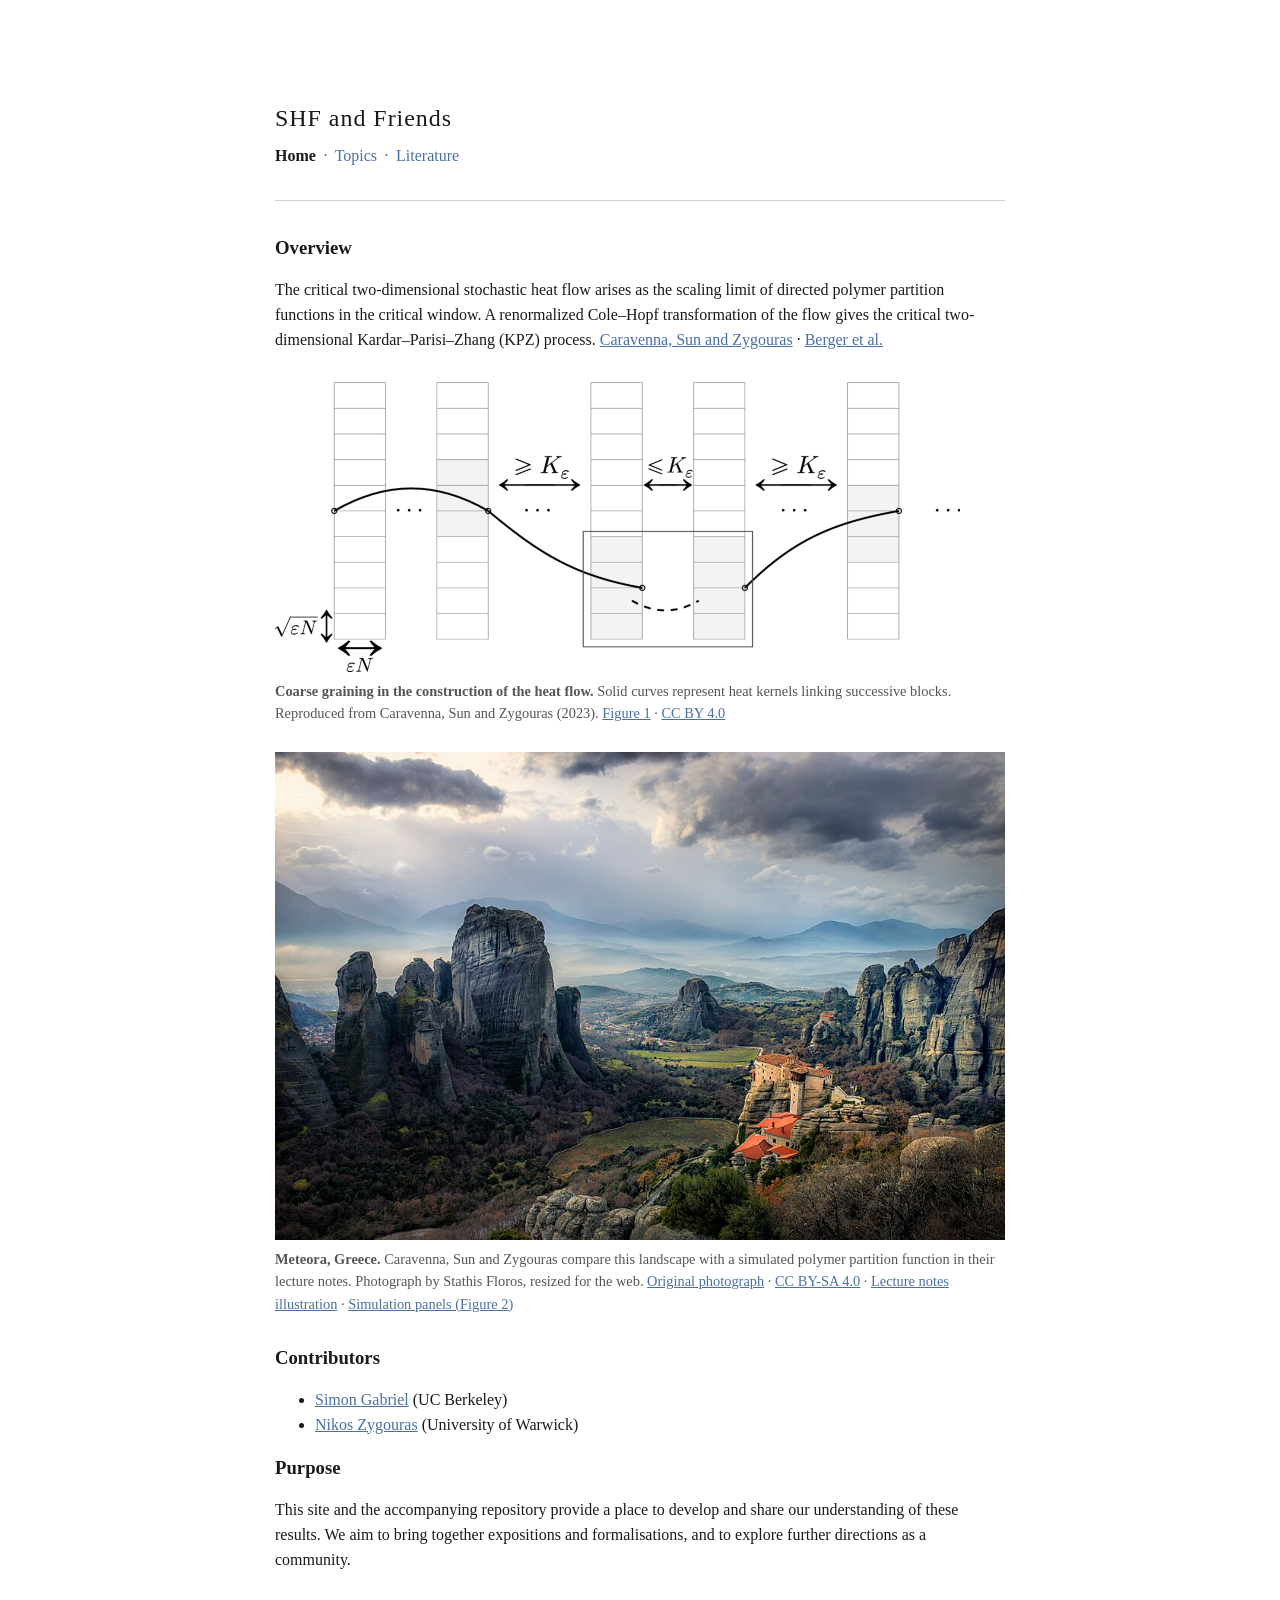
==== index.html @ f062a85d "Add a literature page for SHF and critical KPZ" ====
<!doctype html>
<html lang="en">
<head>
  <meta charset="utf-8">
  <meta name="viewport" content="width=device-width, initial-scale=1">
  <meta name="description" content="An overview of the critical two-dimensional stochastic heat flow and its connection to KPZ.">
  <title>Overview · SHF and Friends</title>
  <link rel="stylesheet" href="assets/style.css">
</head>
<body>
  <div class="container">
    <header>
      <h1>SHF and Friends</h1>
      <nav class="menu" aria-label="Main">
        <a href="./" aria-current="page">Home</a>
        <span class="sep" aria-hidden="true">·</span>
        <a href="topics/">Topics</a>
        <span class="sep" aria-hidden="true">·</span>
        <a href="literature/">Literature</a>
      </nav>
    </header>

    <hr>

    <main>
      <h2>Overview</h2>
      <p>
        The critical two-dimensional stochastic heat flow arises as the scaling
        limit of directed polymer partition functions in the critical window.
        A renormalized Cole–Hopf transformation of the flow gives the critical
        two-dimensional Kardar–Parisi–Zhang (KPZ) process.
        <a href="https://arxiv.org/abs/2109.03766v3">Caravenna, Sun and Zygouras</a>
        · <a href="https://arxiv.org/abs/2610.31614v1">Berger et al.</a>
      </p>

      <figure class="overview-figure">
        <img src="assets/coarse-graining.png" width="685" height="291"
             alt="Curves link a sequence of space–time blocks. Two nearby blocks in the middle are grouped together.">
        <figcaption>
          <strong>Coarse graining in the construction of the heat flow.</strong>
          Solid curves represent heat kernels linking successive blocks.
          Reproduced from Caravenna, Sun and Zygouras (2023).
          <a href="https://link.springer.com/article/10.1007/s00222-023-01184-7#Fig1">Figure 1</a>
          · <a href="https://creativecommons.org/licenses/by/4.0/">CC BY 4.0</a>
        </figcaption>
      </figure>

      <figure class="overview-figure">
        <img src="assets/meteora.jpg" width="960" height="641" loading="lazy"
             alt="Rock pillars and a monastery rise above the wooded valley at Meteora, Greece.">
        <figcaption>
          <strong>Meteora, Greece.</strong> Caravenna, Sun and Zygouras compare
          this landscape with a simulated polymer partition function in their
          lecture notes. Photograph by Stathis Floros, resized for the web.
          <a href="https://commons.wikimedia.org/wiki/File:Meteora%27s_monastery_2.jpg">Original photograph</a>
          · <a href="https://creativecommons.org/licenses/by-sa/4.0/">CC BY-SA 4.0</a>
          · <a href="https://arxiv.org/html/2412.10311v3#fig1.1">Lecture notes illustration</a>
          · <a href="https://arxiv.org/html/2412.10311v3#S5.F2">Simulation panels (Figure 2)</a>
        </figcaption>
      </figure>

      <h2>Contributors</h2>
      <ul>
        <li><a href="https://gabriel-maths.github.io/">Simon Gabriel</a> (UC Berkeley)</li>
        <li><a href="https://warwick.ac.uk/fac/sci/maths/people/staff/zygouras/">Nikos Zygouras</a> (University of Warwick)</li>
      </ul>

      <h2>Purpose</h2>
      <p>
        This site and the accompanying repository provide a place to develop
        and share our understanding of these results. We aim to bring together
        expositions and formalisations, and to explore further directions as a
        community.
      </p>
    </main>
  </div>
</body>
</html>
---- assets/style.css ----
body {
  margin: 0;
  background: #fff;
  color: #1a1a1a;
  font: 1rem / 1.55 Georgia, "Times New Roman", Times, serif;
}

.container {
  max-width: 730px;
  margin: 100px auto 38px;
  padding: 0 24px;
}

h1 {
  margin: 0;
  font-size: 1.5rem;
  font-weight: normal;
  letter-spacing: 0.04em;
}

h2 {
  font-size: 1.17rem;
}

h3 {
  font-size: 1rem;
}

a {
  color: #4a6fa5;
}

.menu {
  margin-top: 0.4em;
}

.menu a {
  text-decoration: none;
}

.menu a:hover {
  text-decoration: underline;
}

.menu [aria-current] {
  color: #1a1a1a;
}

.menu [aria-current="page"] {
  font-weight: bold;
}

.menu .sep {
  margin: 0 0.22em;
  color: #6b625a;
}

a:focus-visible {
  outline: 2px solid #4a6fa5;
  outline-offset: 3px;
}

.overview-figure {
  margin: 1.75rem 0;
}

.overview-figure img {
  display: block;
  max-width: 100%;
  height: auto;
}

.overview-figure figcaption {
  margin-top: 0.5rem;
  color: #555;
  font-size: 0.9rem;
}

.references li + li {
  margin-top: 0.85em;
}

hr {
  margin: 2em 0;
  border: 0;
  border-top: 1px solid #d8cfc4;
}

@media (max-width: 700px) {
  .container {
    margin-top: 38px;
    padding: 0 16px;
  }

  hr {
    margin: 1.5em 0;
  }
}
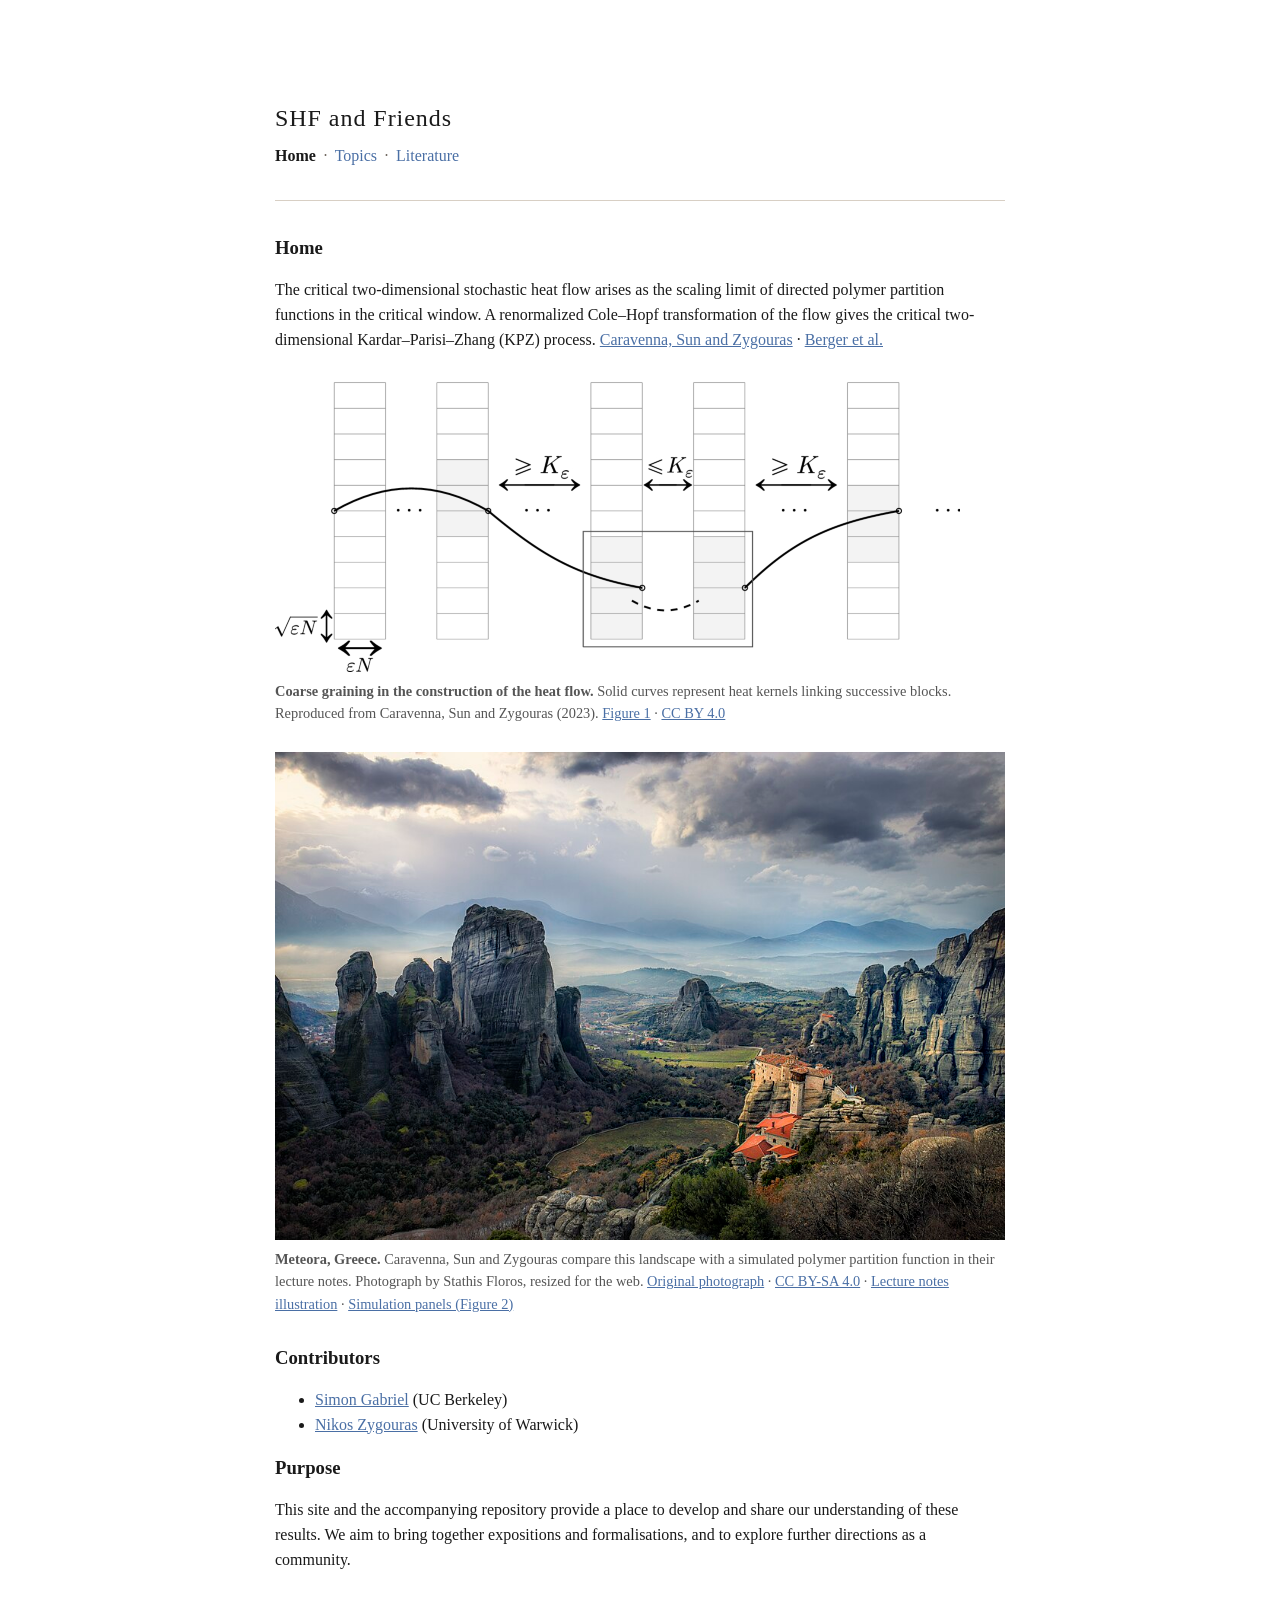
==== commit b7b1cfff: "Name the site overview Home" ====
--- a/index.html
+++ b/index.html
@@ -4,7 +4,7 @@
   <meta charset="utf-8">
   <meta name="viewport" content="width=device-width, initial-scale=1">
   <meta name="description" content="An overview of the critical two-dimensional stochastic heat flow and its connection to KPZ.">
-  <title>Overview · SHF and Friends</title>
+  <title>Home · SHF and Friends</title>
   <link rel="stylesheet" href="assets/style.css">
 </head>
 <body>
@@ -23,7 +23,7 @@
     <hr>
 
     <main>
-      <h2>Overview</h2>
+      <h2>Home</h2>
       <p>
         The critical two-dimensional stochastic heat flow arises as the scaling
         limit of directed polymer partition functions in the critical window.
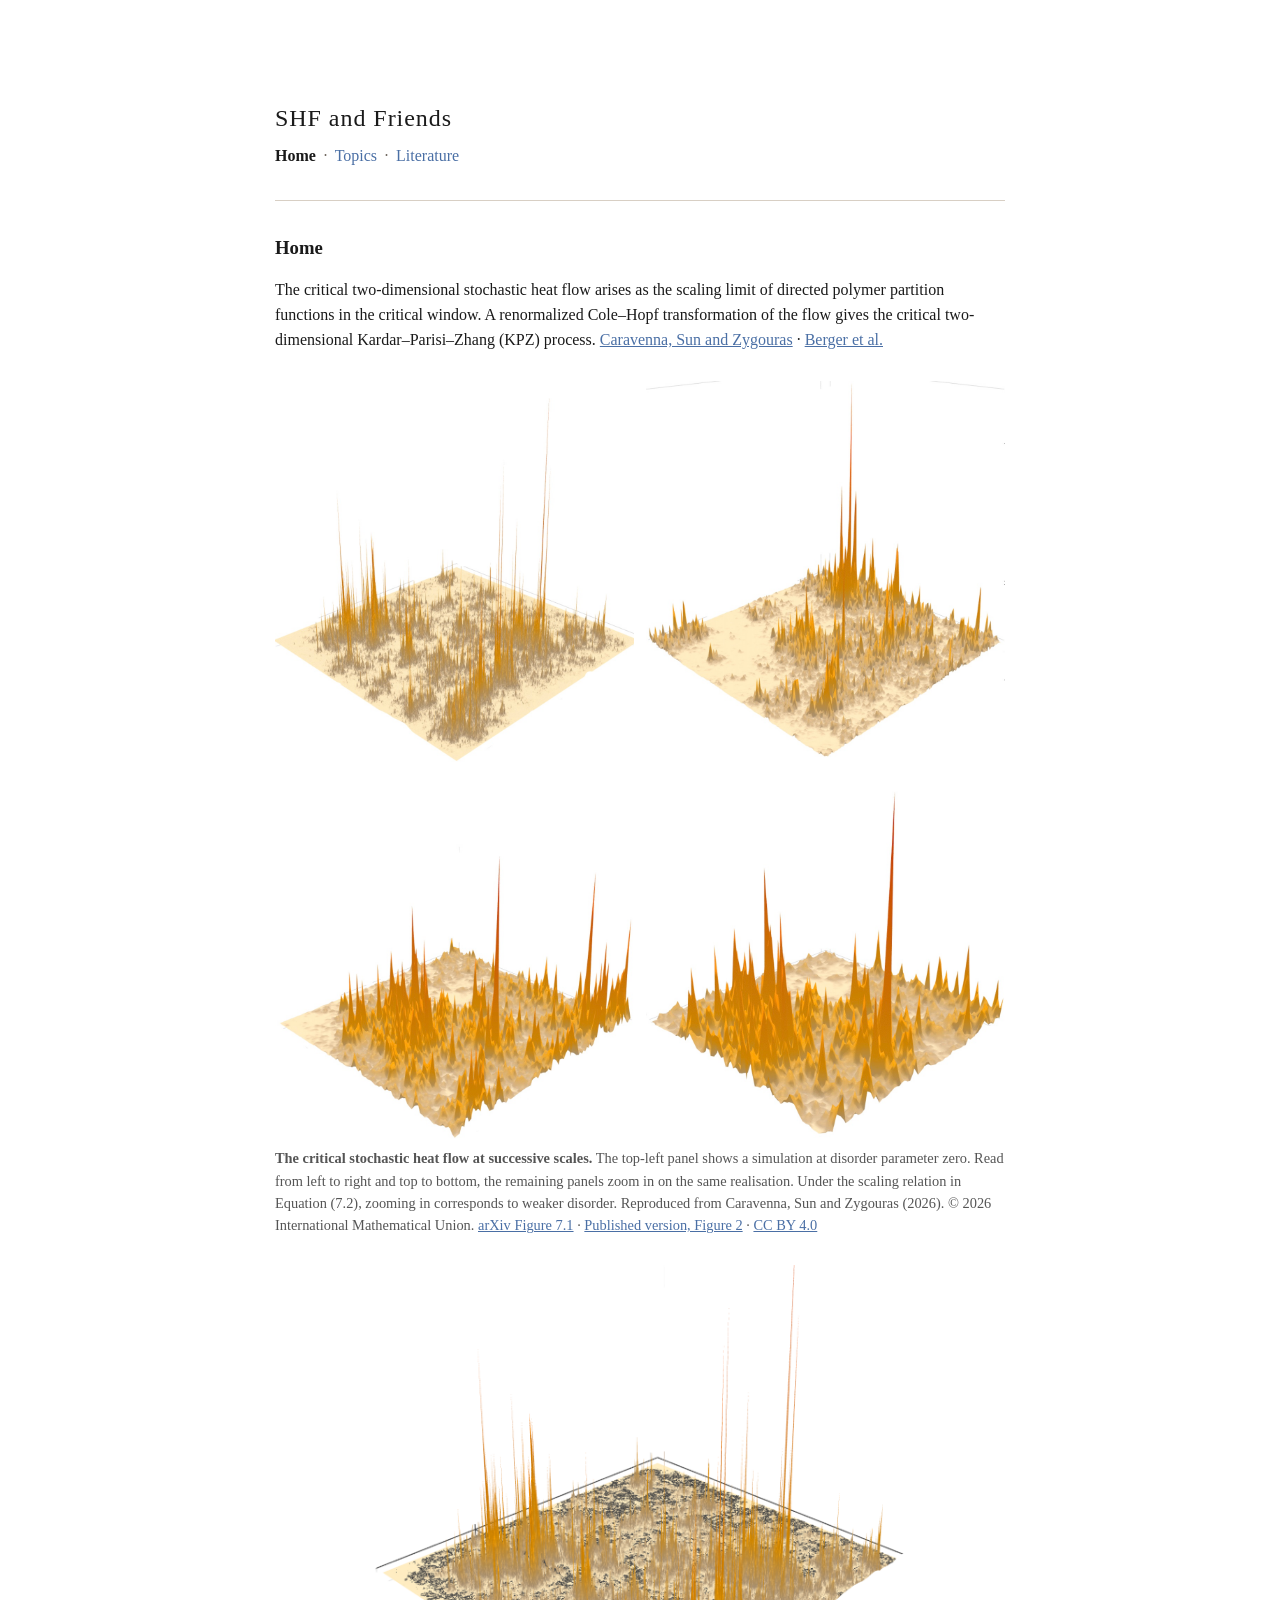
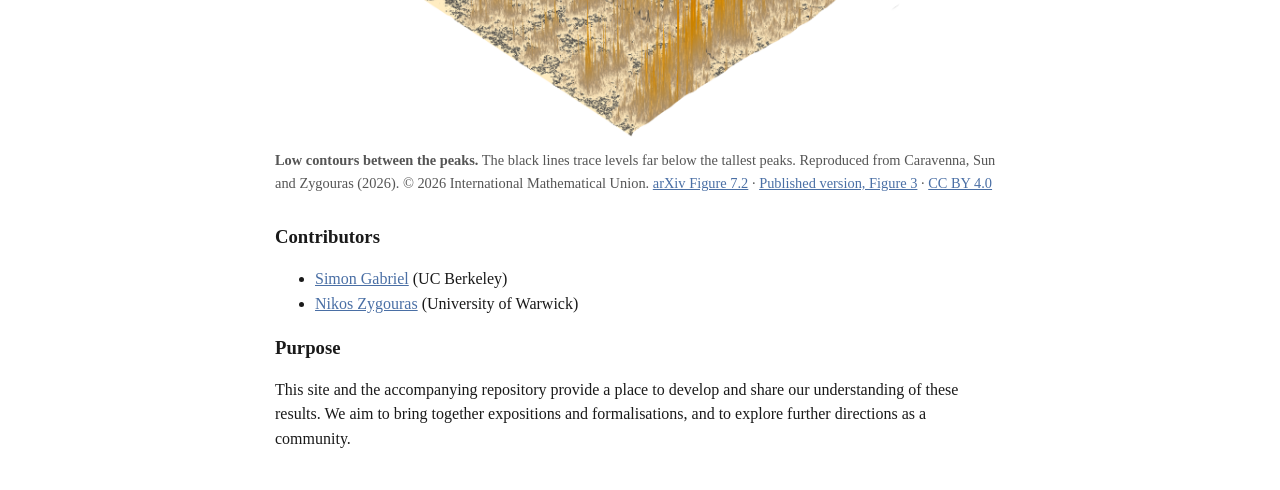
==== commit 47ed3960: "Use the SHF simulation figures from the ICM survey" ====
--- a/index.html
+++ b/index.html
@@ -34,28 +34,41 @@
       </p>
 
       <figure class="overview-figure">
-        <img src="assets/coarse-graining.png" width="685" height="291"
-             alt="Curves link a sequence of space–time blocks. Two nearby blocks in the middle are grouped together.">
+        <div class="overview-panels">
+          <img src="assets/shf-zoom-1.jpg" width="1028" height="1044"
+               alt="Full simulated surface with many narrow peaks above a low background.">
+          <img src="assets/shf-zoom-2.jpg" width="1024" height="1090"
+               alt="First zoom into the simulated surface, with a tall peak near the centre.">
+          <img src="assets/shf-zoom-3.jpg" width="1028" height="1044" loading="lazy"
+               alt="Second zoom into the simulated surface, with several prominent peaks.">
+          <img src="assets/shf-zoom-4.jpg" width="1028" height="1044" loading="lazy"
+               alt="Third zoom into the simulated surface, with a tall peak on the right.">
+        </div>
         <figcaption>
-          <strong>Coarse graining in the construction of the heat flow.</strong>
-          Solid curves represent heat kernels linking successive blocks.
-          Reproduced from Caravenna, Sun and Zygouras (2023).
-          <a href="https://link.springer.com/article/10.1007/s00222-023-01184-7#Fig1">Figure 1</a>
+          <strong>The critical stochastic heat flow at successive scales.</strong>
+          The top-left panel shows a simulation at disorder parameter zero.
+          Read from left to right and top to bottom, the remaining panels
+          zoom in on the same realisation. Under the scaling relation in
+          Equation (7.2), zooming in corresponds to weaker disorder.
+          Reproduced from Caravenna, Sun and Zygouras (2026).
+          © 2026 International Mathematical Union.
+          <a href="https://arxiv.org/html/2511.08479v2#S7.F1">arXiv Figure 7.1</a>
+          · <a href="https://epubs.siam.org/doi/10.1137/25M181129X">Published version, Figure 2</a>
           · <a href="https://creativecommons.org/licenses/by/4.0/">CC BY 4.0</a>
         </figcaption>
       </figure>
 
       <figure class="overview-figure">
-        <img src="assets/meteora.jpg" width="960" height="641" loading="lazy"
-             alt="Rock pillars and a monastery rise above the wooded valley at Meteora, Greece.">
+        <img src="assets/shf-contours.png" width="1162" height="1018" loading="lazy"
+             alt="A simulated surface with tall gold peaks and black contours tracing low levels between them.">
         <figcaption>
-          <strong>Meteora, Greece.</strong> Caravenna, Sun and Zygouras compare
-          this landscape with a simulated polymer partition function in their
-          lecture notes. Photograph by Stathis Floros, resized for the web.
-          <a href="https://commons.wikimedia.org/wiki/File:Meteora%27s_monastery_2.jpg">Original photograph</a>
-          · <a href="https://creativecommons.org/licenses/by-sa/4.0/">CC BY-SA 4.0</a>
-          · <a href="https://arxiv.org/html/2412.10311v3#fig1.1">Lecture notes illustration</a>
-          · <a href="https://arxiv.org/html/2412.10311v3#S5.F2">Simulation panels (Figure 2)</a>
+          <strong>Low contours between the peaks.</strong>
+          The black lines trace levels far below the tallest peaks.
+          Reproduced from Caravenna, Sun and Zygouras (2026).
+          © 2026 International Mathematical Union.
+          <a href="https://arxiv.org/html/2511.08479v2#S7.F2">arXiv Figure 7.2</a>
+          · <a href="https://epubs.siam.org/doi/10.1137/25M181129X">Published version, Figure 3</a>
+          · <a href="https://creativecommons.org/licenses/by/4.0/">CC BY 4.0</a>
         </figcaption>
       </figure>
 
--- a/assets/style.css
+++ b/assets/style.css
@@ -70,6 +70,18 @@
   height: auto;
 }
 
+.overview-figure > img {
+  width: min(100%, 34rem);
+  margin-inline: auto;
+}
+
+.overview-panels {
+  display: grid;
+  grid-template-columns: repeat(2, minmax(0, 1fr));
+  gap: 0.75rem;
+  align-items: end;
+}
+
 .overview-figure figcaption {
   margin-top: 0.5rem;
   color: #555;
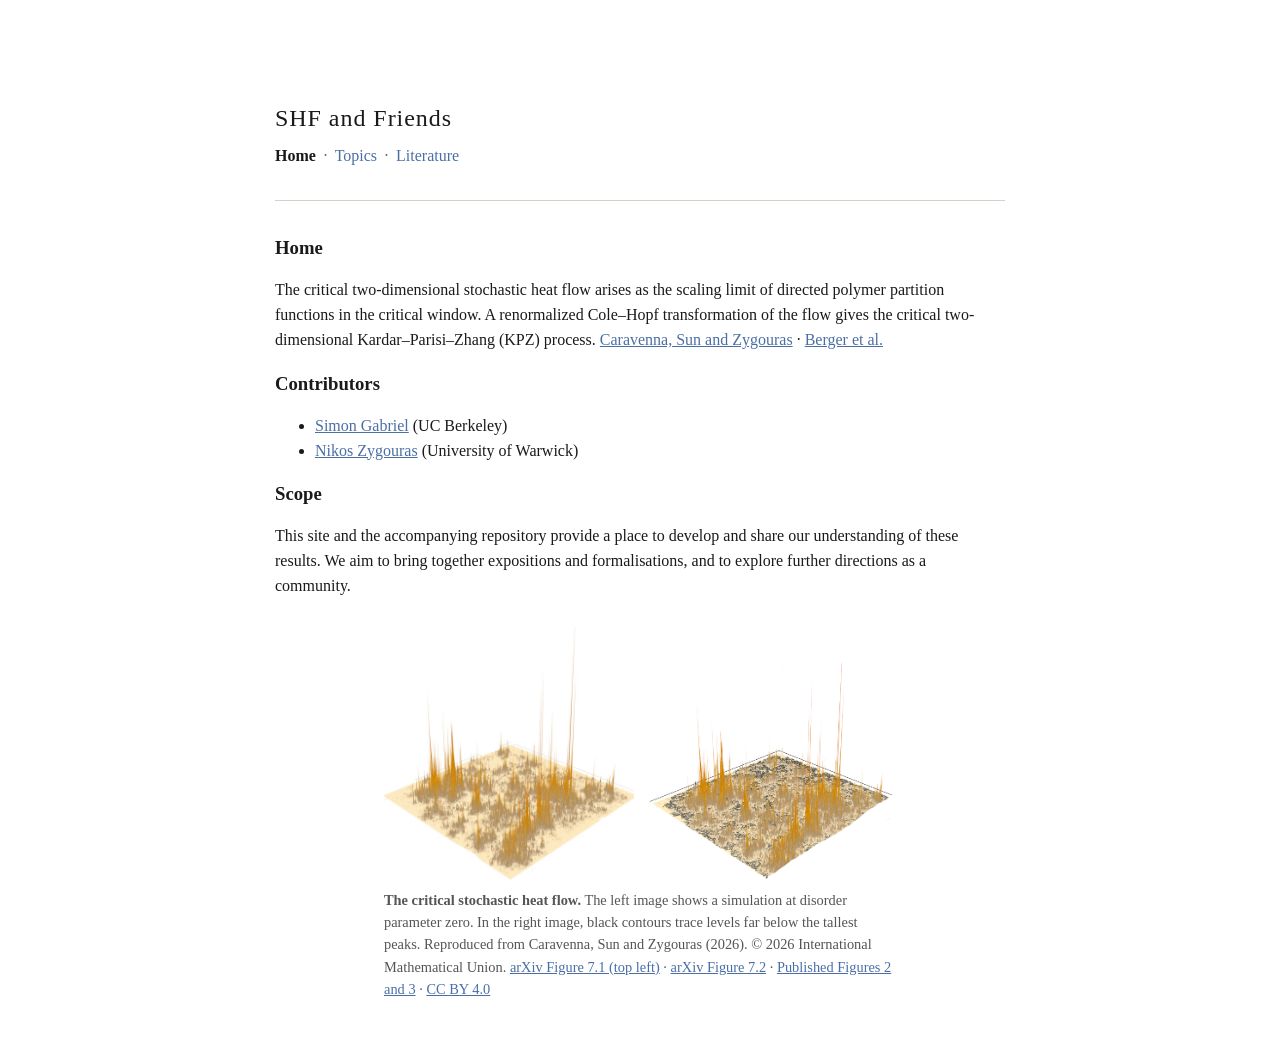
==== commit c49f3d6a: "Place two smaller SHF pictures below Scope" ====
--- a/index.html
+++ b/index.html
@@ -33,58 +33,39 @@
         · <a href="https://arxiv.org/abs/2610.31614v1">Berger et al.</a>
       </p>
 
-      <figure class="overview-figure">
-        <div class="overview-panels">
-          <img src="assets/shf-zoom-1.jpg" width="1028" height="1044"
-               alt="Full simulated surface with many narrow peaks above a low background.">
-          <img src="assets/shf-zoom-2.jpg" width="1024" height="1090"
-               alt="First zoom into the simulated surface, with a tall peak near the centre.">
-          <img src="assets/shf-zoom-3.jpg" width="1028" height="1044" loading="lazy"
-               alt="Second zoom into the simulated surface, with several prominent peaks.">
-          <img src="assets/shf-zoom-4.jpg" width="1028" height="1044" loading="lazy"
-               alt="Third zoom into the simulated surface, with a tall peak on the right.">
-        </div>
-        <figcaption>
-          <strong>The critical stochastic heat flow at successive scales.</strong>
-          The top-left panel shows a simulation at disorder parameter zero.
-          Read from left to right and top to bottom, the remaining panels
-          zoom in on the same realisation. Under the scaling relation in
-          Equation (7.2), zooming in corresponds to weaker disorder.
-          Reproduced from Caravenna, Sun and Zygouras (2026).
-          © 2026 International Mathematical Union.
-          <a href="https://arxiv.org/html/2511.08479v2#S7.F1">arXiv Figure 7.1</a>
-          · <a href="https://epubs.siam.org/doi/10.1137/25M181129X">Published version, Figure 2</a>
-          · <a href="https://creativecommons.org/licenses/by/4.0/">CC BY 4.0</a>
-        </figcaption>
-      </figure>
-
-      <figure class="overview-figure">
-        <img src="assets/shf-contours.png" width="1162" height="1018" loading="lazy"
-             alt="A simulated surface with tall gold peaks and black contours tracing low levels between them.">
-        <figcaption>
-          <strong>Low contours between the peaks.</strong>
-          The black lines trace levels far below the tallest peaks.
-          Reproduced from Caravenna, Sun and Zygouras (2026).
-          © 2026 International Mathematical Union.
-          <a href="https://arxiv.org/html/2511.08479v2#S7.F2">arXiv Figure 7.2</a>
-          · <a href="https://epubs.siam.org/doi/10.1137/25M181129X">Published version, Figure 3</a>
-          · <a href="https://creativecommons.org/licenses/by/4.0/">CC BY 4.0</a>
-        </figcaption>
-      </figure>
-
       <h2>Contributors</h2>
       <ul>
         <li><a href="https://gabriel-maths.github.io/">Simon Gabriel</a> (UC Berkeley)</li>
         <li><a href="https://warwick.ac.uk/fac/sci/maths/people/staff/zygouras/">Nikos Zygouras</a> (University of Warwick)</li>
       </ul>
 
-      <h2>Purpose</h2>
+      <h2>Scope</h2>
       <p>
         This site and the accompanying repository provide a place to develop
         and share our understanding of these results. We aim to bring together
         expositions and formalisations, and to explore further directions as a
         community.
       </p>
+
+      <figure class="overview-figure">
+        <div class="overview-panels">
+          <img src="assets/shf-zoom-1.jpg" width="1028" height="1044" loading="lazy"
+               alt="Simulated surface with many narrow peaks above a low background.">
+          <img src="assets/shf-contours.png" width="1162" height="1018" loading="lazy"
+               alt="Simulated surface with black contours tracing low levels between tall peaks.">
+        </div>
+        <figcaption>
+          <strong>The critical stochastic heat flow.</strong>
+          The left image shows a simulation at disorder parameter zero.
+          In the right image, black contours trace levels far below the tallest peaks.
+          Reproduced from Caravenna, Sun and Zygouras (2026).
+          © 2026 International Mathematical Union.
+          <a href="https://arxiv.org/html/2511.08479v2#S7.F1">arXiv Figure 7.1 (top left)</a>
+          · <a href="https://arxiv.org/html/2511.08479v2#S7.F2">arXiv Figure 7.2</a>
+          · <a href="https://epubs.siam.org/doi/10.1137/25M181129X">Published Figures 2 and 3</a>
+          · <a href="https://creativecommons.org/licenses/by/4.0/">CC BY 4.0</a>
+        </figcaption>
+      </figure>
     </main>
   </div>
 </body>
--- a/assets/style.css
+++ b/assets/style.css
@@ -61,18 +61,14 @@
 }
 
 .overview-figure {
-  margin: 1.75rem 0;
+  max-width: 32rem;
+  margin: 1.75rem auto;
 }
 
 .overview-figure img {
   display: block;
   max-width: 100%;
   height: auto;
-}
-
-.overview-figure > img {
-  width: min(100%, 34rem);
-  margin-inline: auto;
 }
 
 .overview-panels {
@@ -92,6 +88,23 @@
   margin-top: 0.85em;
 }
 
+.tumbleweed summary {
+  cursor: pointer;
+}
+
+.tumbleweed img {
+  display: block;
+  max-width: 100%;
+  height: auto;
+  margin: 1rem auto 0;
+}
+
+@media (prefers-reduced-motion: reduce) {
+  .tumbleweed img {
+    display: none;
+  }
+}
+
 hr {
   margin: 2em 0;
   border: 0;
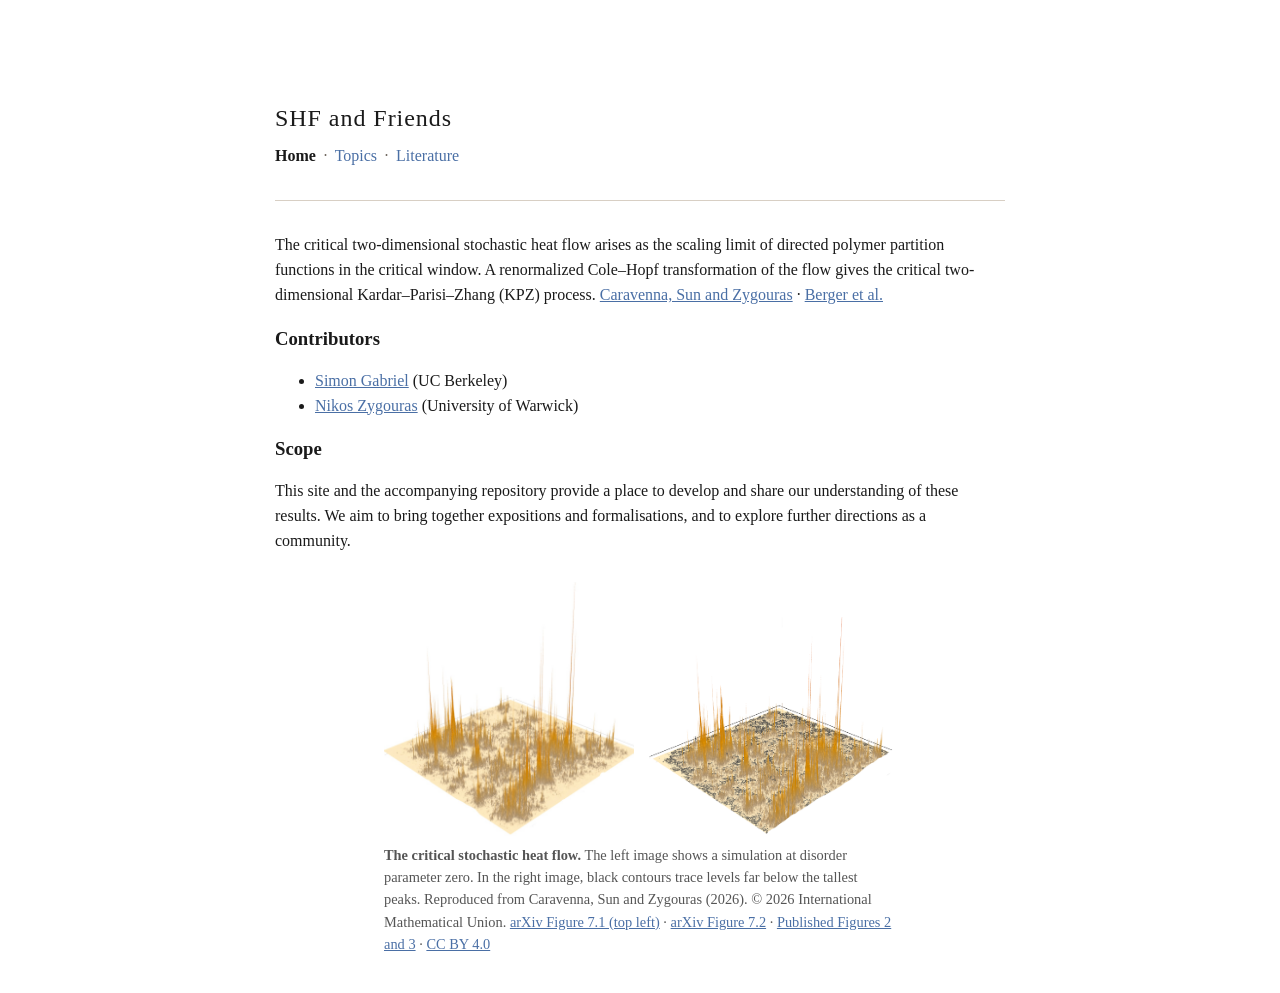
==== commit f1b9bce9: "Remove duplicate headings on main menu pages" ====
--- a/index.html
+++ b/index.html
@@ -5,7 +5,7 @@
   <meta name="viewport" content="width=device-width, initial-scale=1">
   <meta name="description" content="An overview of the critical two-dimensional stochastic heat flow and its connection to KPZ.">
   <title>Home · SHF and Friends</title>
-  <link rel="stylesheet" href="assets/style.css">
+  <link rel="stylesheet" href="assets/style.css?v=scope-figures">
 </head>
 <body>
   <div class="container">
@@ -23,7 +23,6 @@
     <hr>
 
     <main>
-      <h2>Home</h2>
       <p>
         The critical two-dimensional stochastic heat flow arises as the scaling
         limit of directed polymer partition functions in the critical window.
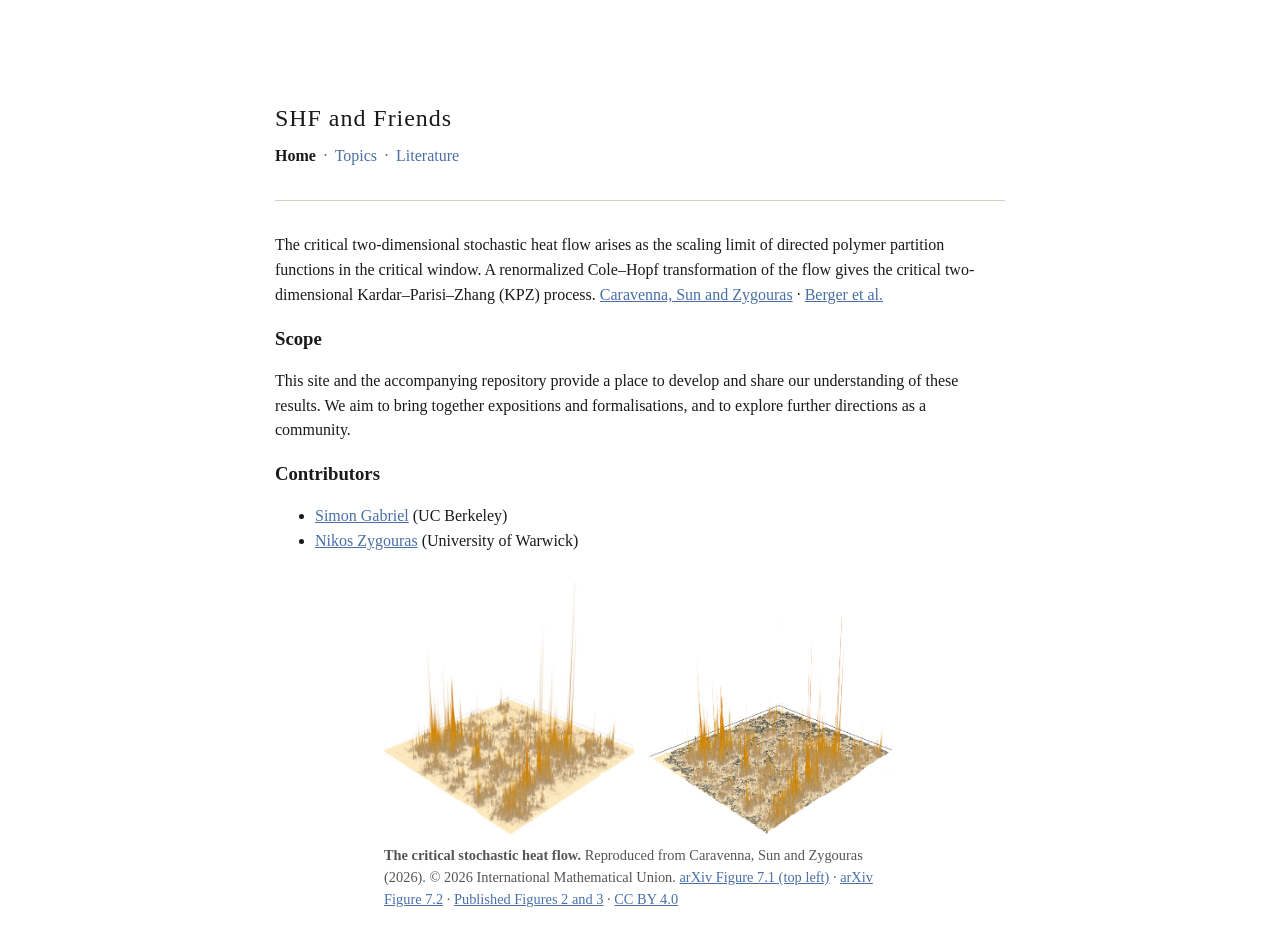
==== commit 4384710f: "Move Scope before Contributors and shorten figure caption" ====
--- a/index.html
+++ b/index.html
@@ -32,12 +32,6 @@
         · <a href="https://arxiv.org/abs/2610.31614v1">Berger et al.</a>
       </p>
 
-      <h2>Contributors</h2>
-      <ul>
-        <li><a href="https://gabriel-maths.github.io/">Simon Gabriel</a> (UC Berkeley)</li>
-        <li><a href="https://warwick.ac.uk/fac/sci/maths/people/staff/zygouras/">Nikos Zygouras</a> (University of Warwick)</li>
-      </ul>
-
       <h2>Scope</h2>
       <p>
         This site and the accompanying repository provide a place to develop
@@ -45,6 +39,12 @@
         expositions and formalisations, and to explore further directions as a
         community.
       </p>
+
+      <h2>Contributors</h2>
+      <ul>
+        <li><a href="https://gabriel-maths.github.io/">Simon Gabriel</a> (UC Berkeley)</li>
+        <li><a href="https://warwick.ac.uk/fac/sci/maths/people/staff/zygouras/">Nikos Zygouras</a> (University of Warwick)</li>
+      </ul>
 
       <figure class="overview-figure">
         <div class="overview-panels">
@@ -55,8 +55,6 @@
         </div>
         <figcaption>
           <strong>The critical stochastic heat flow.</strong>
-          The left image shows a simulation at disorder parameter zero.
-          In the right image, black contours trace levels far below the tallest peaks.
           Reproduced from Caravenna, Sun and Zygouras (2026).
           © 2026 International Mathematical Union.
           <a href="https://arxiv.org/html/2511.08479v2#S7.F1">arXiv Figure 7.1 (top left)</a>
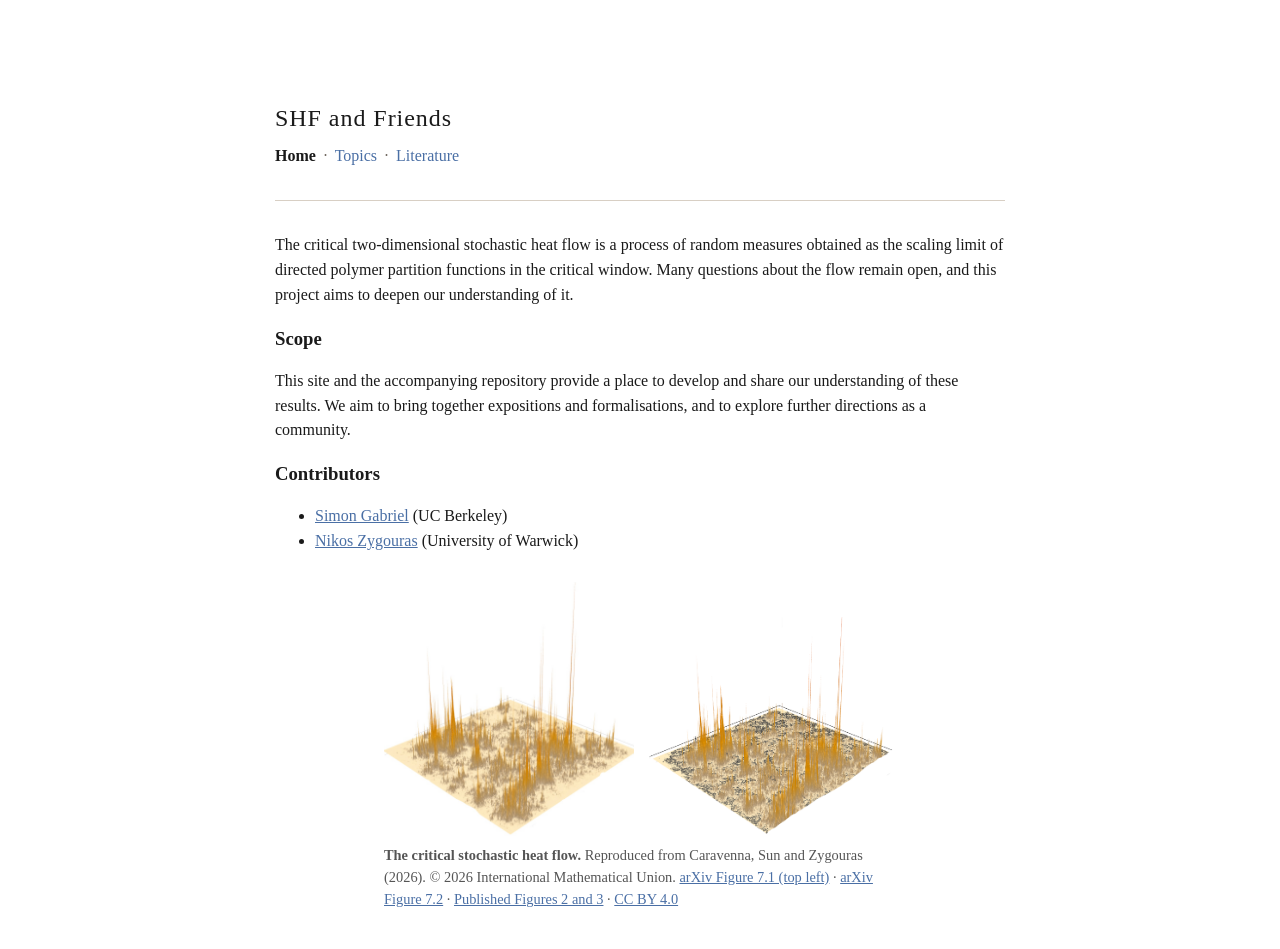
==== commit 21e66452: "Revise the Home introduction to the stochastic heat flow" ====
--- a/index.html
+++ b/index.html
@@ -3,7 +3,7 @@
 <head>
   <meta charset="utf-8">
   <meta name="viewport" content="width=device-width, initial-scale=1">
-  <meta name="description" content="An overview of the critical two-dimensional stochastic heat flow and its connection to KPZ.">
+  <meta name="description" content="A research site on the critical two-dimensional stochastic heat flow and the questions that remain open.">
   <title>Home · SHF and Friends</title>
   <link rel="stylesheet" href="assets/style.css?v=scope-figures">
 </head>
@@ -24,12 +24,10 @@
 
     <main>
       <p>
-        The critical two-dimensional stochastic heat flow arises as the scaling
-        limit of directed polymer partition functions in the critical window.
-        A renormalized Cole–Hopf transformation of the flow gives the critical
-        two-dimensional Kardar–Parisi–Zhang (KPZ) process.
-        <a href="https://arxiv.org/abs/2109.03766v3">Caravenna, Sun and Zygouras</a>
-        · <a href="https://arxiv.org/abs/2610.31614v1">Berger et al.</a>
+        The critical two-dimensional stochastic heat flow is a process of
+        random measures obtained as the scaling limit of directed polymer
+        partition functions in the critical window. Many questions about the
+        flow remain open, and this project aims to deepen our understanding of it.
       </p>
 
       <h2>Scope</h2>
